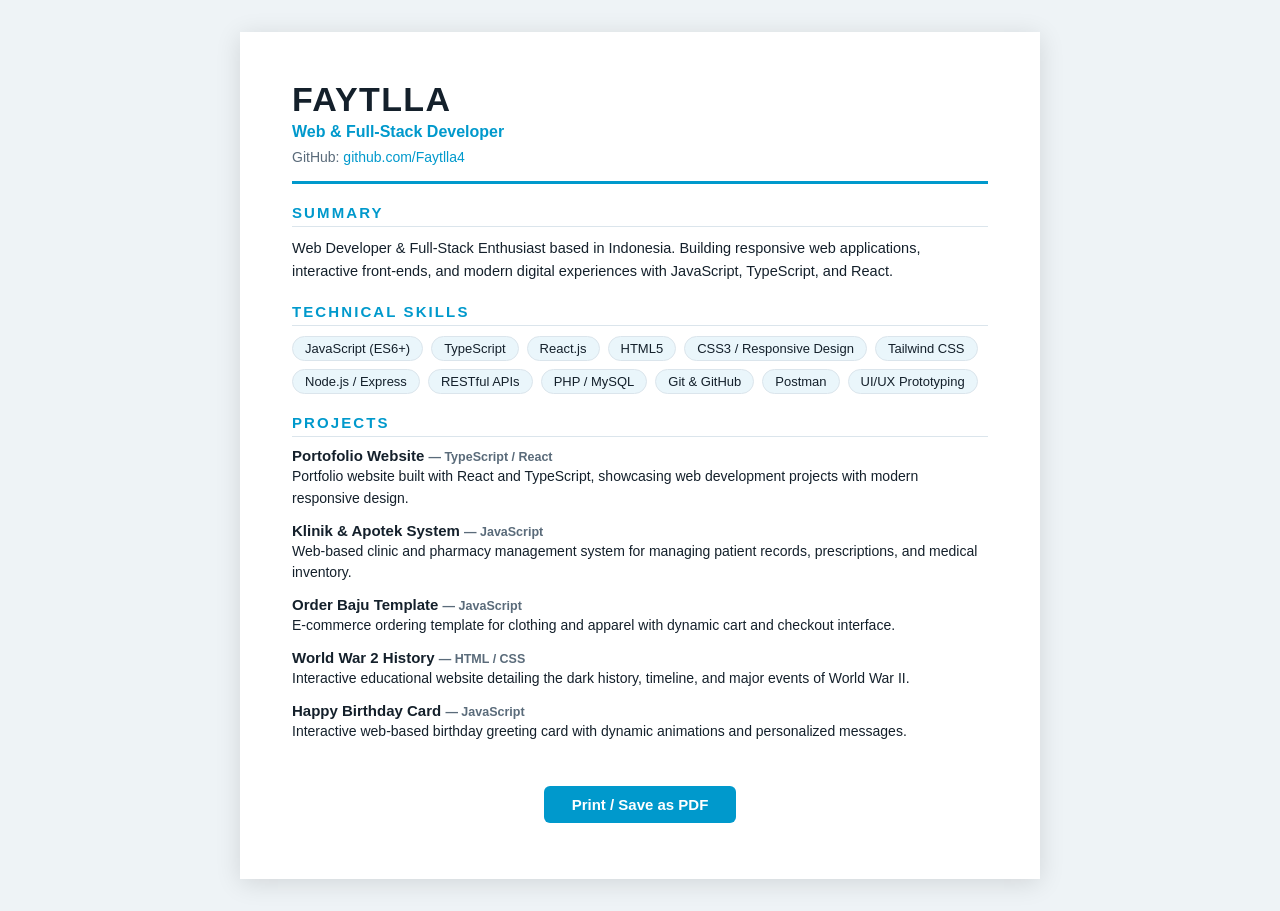
==== assets/cv/Faytlla_CV.html @ 7be1c02f "feat: add Faytlla CV page, wire CV buttons, fix contact copy" ====
<!DOCTYPE html>
<html lang="en">
<head>
<meta charset="UTF-8">
<meta name="viewport" content="width=device-width, initial-scale=1.0">
<title>Faytlla — CV</title>
<style>
  :root { --accent: #0099cc; --ink: #14202b; --muted: #5a6b7a; --line: #dbe5ec; }
  * { margin: 0; padding: 0; box-sizing: border-box; }
  body { font-family: 'Segoe UI', Arial, Helvetica, sans-serif; color: var(--ink); background: #eef3f6; }
  .sheet {
    max-width: 800px; margin: 32px auto; background: #fff;
    padding: 48px 52px; box-shadow: 0 4px 24px rgba(0,0,0,.12);
  }
  header { border-bottom: 3px solid var(--accent); padding-bottom: 16px; margin-bottom: 20px; }
  header h1 { font-size: 34px; letter-spacing: .04em; text-transform: uppercase; }
  header .role { color: var(--accent); font-weight: 700; font-size: 16px; margin-top: 4px; }
  header .links { margin-top: 8px; font-size: 14px; color: var(--muted); }
  header .links a { color: var(--accent); text-decoration: none; }
  section { margin-bottom: 20px; }
  h2 {
    font-size: 15px; text-transform: uppercase; letter-spacing: .14em;
    color: var(--accent); border-bottom: 1px solid var(--line);
    padding-bottom: 5px; margin-bottom: 10px;
  }
  p.summary { font-size: 14.5px; line-height: 1.6; }
  .skills { display: flex; flex-wrap: wrap; gap: 8px; }
  .skills span {
    font-size: 13px; background: #eaf6fb; border: 1px solid var(--line);
    border-radius: 20px; padding: 4px 12px;
  }
  .proj { margin-bottom: 12px; }
  .proj h3 { font-size: 15px; }
  .proj h3 a { color: var(--ink); text-decoration: none; }
  .proj h3 a:hover { color: var(--accent); }
  .proj .stack { font-size: 12.5px; color: var(--muted); font-weight: 600; }
  .proj p { font-size: 14px; line-height: 1.55; margin-top: 2px; }
  .print-bar { text-align: center; margin: 0 auto 8px; padding-top: 24px; }
  .print-bar button {
    background: var(--accent); color: #fff; border: 0; border-radius: 6px;
    font-size: 15px; font-weight: 700; padding: 10px 28px; cursor: pointer;
  }
  @media print {
    body { background: #fff; }
    .sheet { box-shadow: none; margin: 0; max-width: none; padding: 0; }
    .print-bar { display: none; }
    a { text-decoration: none; color: var(--ink); }
  }
</style>
</head>
<body>
<div class="sheet">
  <header>
    <h1>Faytlla</h1>
    <div class="role">Web &amp; Full-Stack Developer</div>
    <div class="links">GitHub: <a href="https://github.com/Faytlla4">github.com/Faytlla4</a></div>
  </header>

  <section>
    <h2>Summary</h2>
    <p class="summary">Web Developer &amp; Full-Stack Enthusiast based in Indonesia. Building responsive web applications, interactive front-ends, and modern digital experiences with JavaScript, TypeScript, and React.</p>
  </section>

  <section>
    <h2>Technical Skills</h2>
    <div class="skills">
      <span>JavaScript (ES6+)</span><span>TypeScript</span><span>React.js</span>
      <span>HTML5</span><span>CSS3 / Responsive Design</span><span>Tailwind CSS</span>
      <span>Node.js / Express</span><span>RESTful APIs</span><span>PHP / MySQL</span>
      <span>Git &amp; GitHub</span><span>Postman</span><span>UI/UX Prototyping</span>
    </div>
  </section>

  <section>
    <h2>Projects</h2>
    <div class="proj">
      <h3><a href="https://github.com/Faytlla4/portofolio">Portofolio Website</a> <span class="stack">— TypeScript / React</span></h3>
      <p>Portfolio website built with React and TypeScript, showcasing web development projects with modern responsive design.</p>
    </div>
    <div class="proj">
      <h3><a href="https://github.com/Faytlla4/klinikapotek">Klinik &amp; Apotek System</a> <span class="stack">— JavaScript</span></h3>
      <p>Web-based clinic and pharmacy management system for managing patient records, prescriptions, and medical inventory.</p>
    </div>
    <div class="proj">
      <h3><a href="https://github.com/Faytlla4/order_baju_template">Order Baju Template</a> <span class="stack">— JavaScript</span></h3>
      <p>E-commerce ordering template for clothing and apparel with dynamic cart and checkout interface.</p>
    </div>
    <div class="proj">
      <h3><a href="https://github.com/Faytlla4/world_war2">World War 2 History</a> <span class="stack">— HTML / CSS</span></h3>
      <p>Interactive educational website detailing the dark history, timeline, and major events of World War II.</p>
    </div>
    <div class="proj">
      <h3><a href="https://github.com/Faytlla4/happybirthday">Happy Birthday Card</a> <span class="stack">— JavaScript</span></h3>
      <p>Interactive web-based birthday greeting card with dynamic animations and personalized messages.</p>
    </div>
  </section>

  <div class="print-bar"><button onclick="window.print()">Print / Save as PDF</button></div>
</div>
</body>
</html>
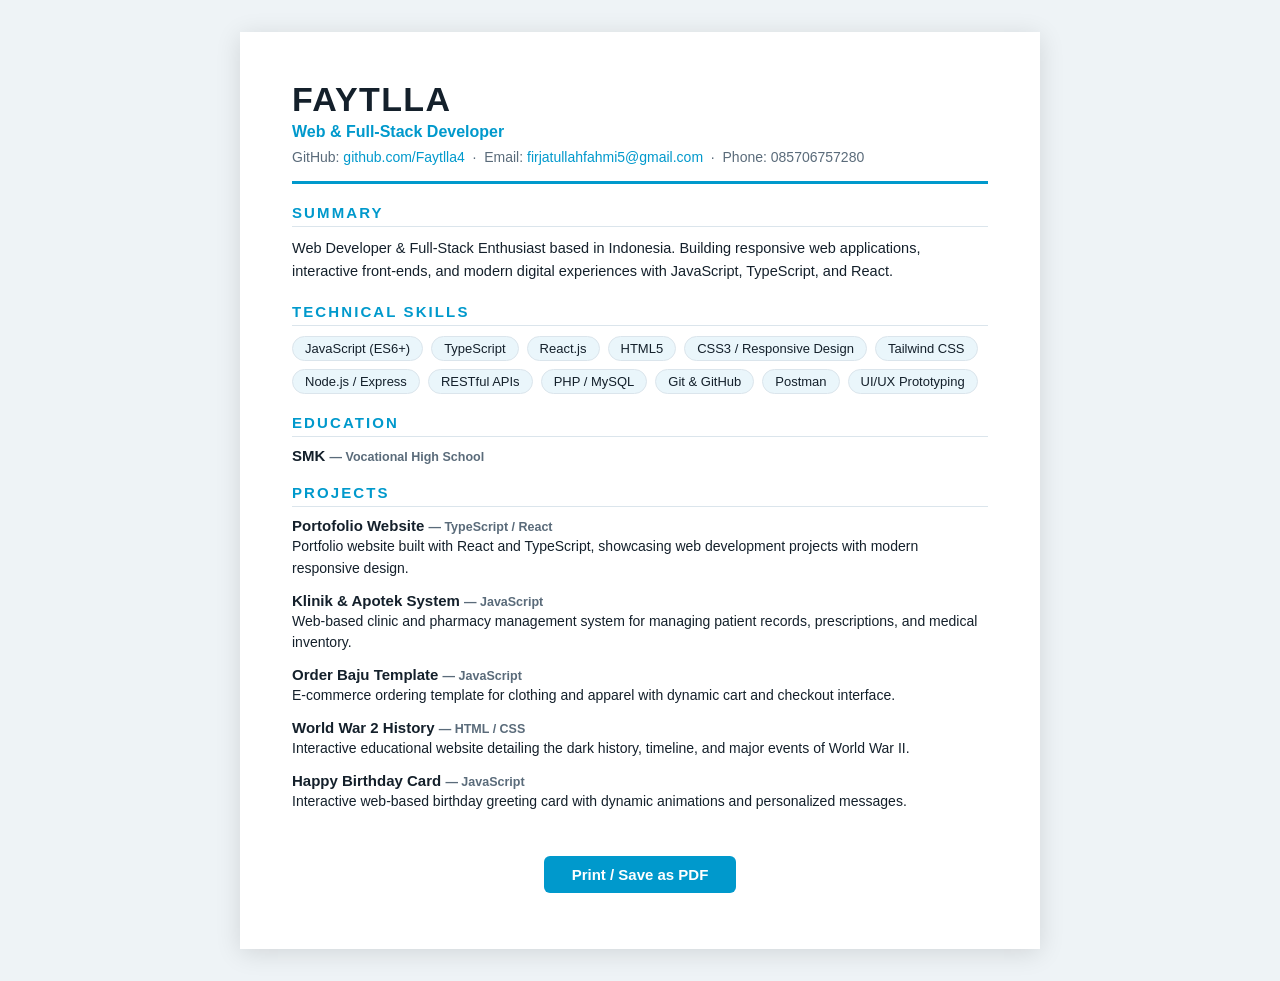
==== commit 42b3e737: "feat: add contact details and education to CV, wire real inbox" ====
--- a/assets/cv/Faytlla_CV.html
+++ b/assets/cv/Faytlla_CV.html
@@ -53,7 +53,7 @@
   <header>
     <h1>Faytlla</h1>
     <div class="role">Web &amp; Full-Stack Developer</div>
-    <div class="links">GitHub: <a href="https://github.com/Faytlla4">github.com/Faytlla4</a></div>
+    <div class="links">GitHub: <a href="https://github.com/Faytlla4">github.com/Faytlla4</a> &nbsp;·&nbsp; Email: <a href="mailto:firjatullahfahmi5@gmail.com">firjatullahfahmi5@gmail.com</a> &nbsp;·&nbsp; Phone: 085706757280</div>
   </header>
 
   <section>
@@ -68,6 +68,13 @@
       <span>HTML5</span><span>CSS3 / Responsive Design</span><span>Tailwind CSS</span>
       <span>Node.js / Express</span><span>RESTful APIs</span><span>PHP / MySQL</span>
       <span>Git &amp; GitHub</span><span>Postman</span><span>UI/UX Prototyping</span>
+    </div>
+  </section>
+
+  <section>
+    <h2>Education</h2>
+    <div class="proj">
+      <h3>SMK <span class="stack">— Vocational High School</span></h3>
     </div>
   </section>
 
